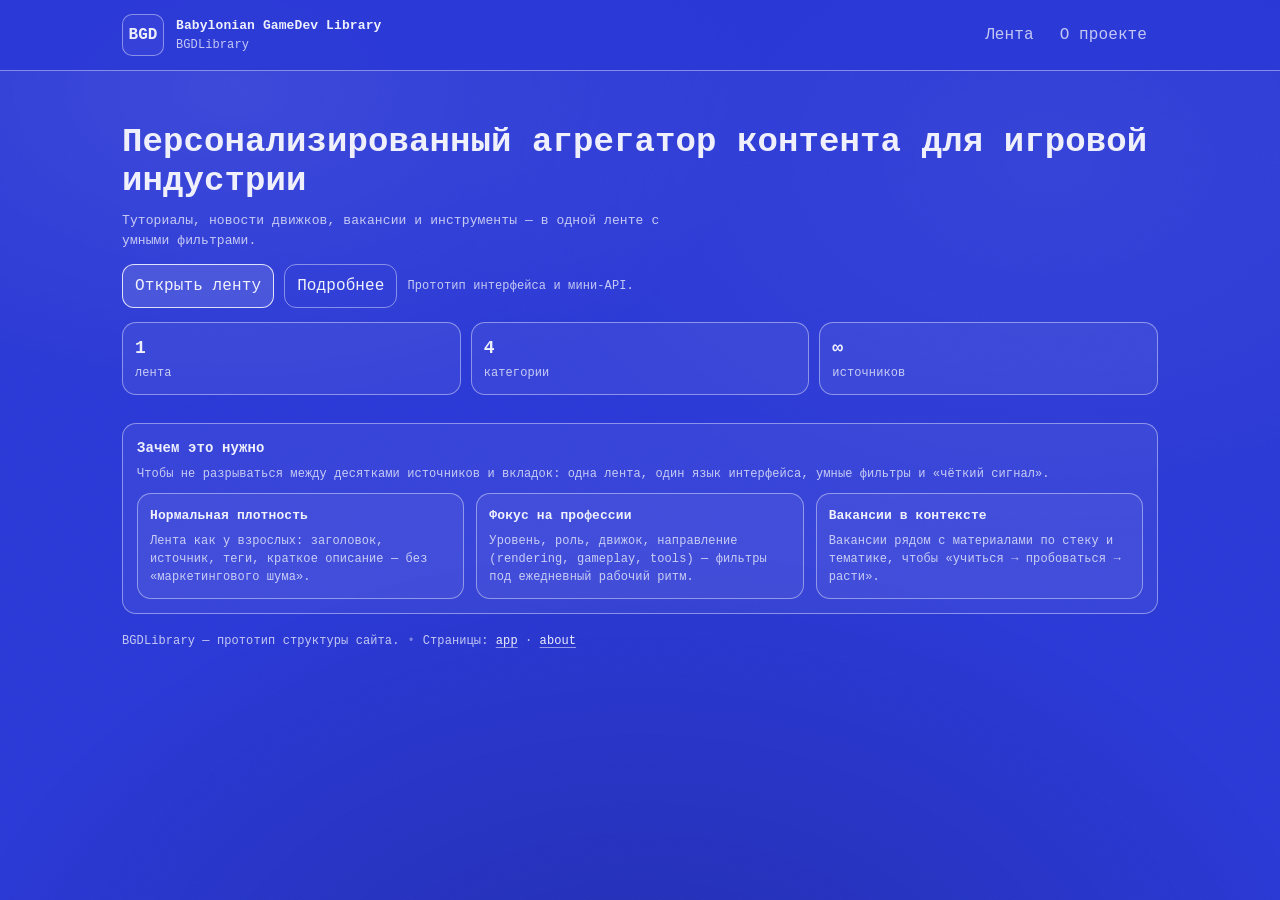
==== frontend/index.html @ 01a1355a "upd" ====
<!doctype html>
<html lang="ru">
  <head>
    <meta charset="UTF-8" />
    <meta name="viewport" content="width=device-width, initial-scale=1.0" />
    <meta
      name="description"
      content="Babylonian GameDev Library — персонализированный агрегатор контента для специалистов игровой индустрии."
    />
    <title>Babylonian GameDev Library — BGDLibrary</title>
    <link rel="stylesheet" href="./src/styles/main.css" />
  </head>
  <body class="theme-c64">
    <a class="skip" href="#content">Перейти к контенту</a>

    <header class="topbar">
      <div class="wrap topbar__inner">
        <div class="brand">
          <div class="brand__mark" aria-hidden="true">BGD</div>
          <div class="brand__text">
            <div class="brand__title">Babylonian GameDev Library</div>
            <div class="brand__subtitle muted">BGDLibrary</div>
          </div>
        </div>

        <nav class="nav" aria-label="Навигация">
          <a class="nav__link" href="./app.html">Лента</a>
          <a class="nav__link" href="./about.html">О проекте</a>
        </nav>
      </div>
    </header>

    <main id="content" class="wrap">
      <section class="hero">
        <h1 class="hero__title">
          Персонализированный агрегатор контента для игровой индустрии
        </h1>
        <p class="hero__lead muted">
          Туториалы, новости движков, вакансии и инструменты — в одной ленте с умными
          фильтрами.
        </p>

        <div class="hero__cta">
          <a class="btn btn--primary" href="./app.html">Открыть ленту</a>
          <a class="btn" href="./about.html">Подробнее</a>
          <span class="hero__hint muted">Прототип интерфейса и мини‑API.</span>
        </div>

        <div class="kpi">
          <div class="kpi__item">
            <div class="kpi__value">1</div>
            <div class="kpi__label muted">лента</div>
          </div>
          <div class="kpi__item">
            <div class="kpi__value">4</div>
            <div class="kpi__label muted">категории</div>
          </div>
          <div class="kpi__item">
            <div class="kpi__value">∞</div>
            <div class="kpi__label muted">источников</div>
          </div>
        </div>
      </section>

      <section class="panel">
        <div class="panel__head">
          <h2 class="panel__title">Зачем это нужно</h2>
          <p class="panel__desc muted">
            Чтобы не разрываться между десятками источников и вкладок: одна лента,
            один язык интерфейса, умные фильтры и «чёткий сигнал».
          </p>
        </div>

        <div class="grid">
          <div class="card">
            <div class="card__title">Нормальная плотность</div>
            <div class="card__text muted">
              Лента как у взрослых: заголовок, источник, теги, краткое описание —
              без «маркетингового шума».
            </div>
          </div>
          <div class="card">
            <div class="card__title">Фокус на профессии</div>
            <div class="card__text muted">
              Уровень, роль, движок, направление (rendering, gameplay, tools) —
              фильтры под ежедневный рабочий ритм.
            </div>
          </div>
          <div class="card">
            <div class="card__title">Вакансии в контексте</div>
            <div class="card__text muted">
              Вакансии рядом с материалами по стеку и тематике, чтобы «учиться →
              пробоваться → расти».
            </div>
          </div>
        </div>
      </section>

      <footer class="footer muted">
        <span>BGDLibrary — прототип структуры сайта.</span>
        <span class="dot" aria-hidden="true">•</span>
        <span>
          Страницы: <a class="link" href="./app.html">app</a> ·
          <a class="link" href="./about.html">about</a>
        </span>
      </footer>
    </main>
  </body>
</html>
---- frontend/src/styles/main.css ----
:root {
  --bg: #0a0b0f;
  --panel: rgba(255, 255, 255, 0.04);
  --panel-2: rgba(255, 255, 255, 0.06);
  --text: rgba(255, 255, 255, 0.92);
  --muted: rgba(255, 255, 255, 0.62);
  --border: rgba(255, 255, 255, 0.1);
  --shadow: 0 10px 40px rgba(0, 0, 0, 0.35);
  --ring: rgba(156, 163, 175, 0.38);
  --accent: #b5ff6b;
  --accent-2: #7ee787;

  --radius: 14px;
  --max: 1080px;
  --lh: 1.5;
  --mono: ui-monospace, SFMono-Regular, Menlo, Monaco, Consolas, "Liberation Mono",
    "Courier New", monospace;
}

/* Cyberspace-esque C64/CRT theme (blue background, thin borders, mono) */
body.theme-c64 {
  --bg: #2b39d6;
  --panel: rgba(255, 255, 255, 0.06);
  --panel-2: rgba(255, 255, 255, 0.08);
  --text: rgba(255, 255, 255, 0.92);
  --muted: rgba(255, 255, 255, 0.72);
  --border: rgba(255, 255, 255, 0.42);
  --shadow: none;
  --ring: rgba(255, 255, 255, 0.55);
  --accent: #ffffff;
  --accent-2: #d7dcff;
}

* {
  box-sizing: border-box;
}

html,
body {
  height: 100%;
}

body {
  margin: 0;
  font-family: ui-sans-serif, system-ui, -apple-system, Segoe UI, Roboto, Ubuntu,
    Cantarell, Noto Sans, Arial, "Apple Color Emoji", "Segoe UI Emoji";
  line-height: var(--lh);
  background: var(--bg);
  color: var(--text);
}

body.theme-c64 {
  font-family: var(--mono);
  letter-spacing: 0.1px;
}

/* subtle vignette + grain */
body::after {
  content: "";
  position: fixed;
  inset: 0;
  pointer-events: none;
  z-index: 0;
  background:
    radial-gradient(900px 560px at 18% 10%, rgba(255, 255, 255, 0.12), transparent 60%),
    radial-gradient(1000px 680px at 82% 18%, rgba(255, 255, 255, 0.08), transparent 60%),
    radial-gradient(1200px 900px at 50% 120%, rgba(0, 0, 0, 0.28), transparent 60%);
  opacity: 0.7;
}

body::before {
  content: "";
  position: fixed;
  inset: 0;
  pointer-events: none;
  z-index: 0;
  opacity: 0.16;
  mix-blend-mode: overlay;
  background-image: url("data:image/svg+xml,%3Csvg xmlns='http://www.w3.org/2000/svg' width='120' height='120'%3E%3Cfilter id='n'%3E%3CfeTurbulence type='fractalNoise' baseFrequency='.95' numOctaves='3' stitchTiles='stitch'/%3E%3C/filter%3E%3Crect width='120' height='120' filter='url(%23n)' opacity='.42'/%3E%3C/svg%3E");
  background-repeat: repeat;
  background-size: 180px 180px;
}

.topbar,
main,
.rail {
  position: relative;
  z-index: 1;
}

a {
  color: inherit;
  text-decoration: none;
}

button {
  font: inherit;
  color: inherit;
}

.wrap {
  max-width: var(--max);
  margin: 0 auto;
  padding: 22px;
}

.muted {
  color: var(--muted);
}

.skip {
  position: absolute;
  left: -999px;
  top: 10px;
  padding: 10px 12px;
  border-radius: 10px;
  background: var(--panel-2);
  border: 1px solid var(--border);
}

.skip:focus {
  left: 12px;
  outline: 2px solid var(--ring);
  outline-offset: 2px;
}

.topbar {
  position: sticky;
  top: 0;
  z-index: 20;
  background: color-mix(in oklab, var(--bg) 86%, transparent);
  border-bottom: 1px solid var(--border);
}

.topbar__inner {
  display: flex;
  align-items: center;
  justify-content: space-between;
  gap: 14px;
  padding-top: 14px;
  padding-bottom: 14px;
}

.brand {
  display: flex;
  align-items: center;
  gap: 12px;
  min-width: 240px;
}

.brand__mark {
  width: 42px;
  height: 42px;
  display: grid;
  place-items: center;
  border-radius: 10px;
  border: 1px solid var(--border);
  background: color-mix(in oklab, var(--panel) 70%, transparent);
  font-family: var(--mono);
  font-weight: 700;
}

.brand__title {
  font-weight: 700;
  font-size: 13px;
}

.brand__subtitle {
  font-family: var(--mono);
  font-size: 12px;
}

.nav {
  display: flex;
  align-items: center;
  gap: 4px;
}

.nav__link {
  padding: 8px 10px;
  border-radius: 10px;
  border: 1px solid transparent;
  color: var(--muted);
}

.nav__link:hover {
  border-color: var(--border);
  background: var(--panel);
  color: var(--text);
}

.hero {
  padding: 30px 0 10px;
}

.hero__title {
  margin: 0;
  font-size: clamp(22px, 2.8vw, 34px);
  line-height: 1.15;
}

.hero__lead {
  margin: 10px 0 0;
  max-width: 70ch;
  font-size: 13px;
}

.hero__cta {
  margin-top: 14px;
  display: flex;
  flex-wrap: wrap;
  align-items: center;
  gap: 10px;
}

.hero__hint {
  font-size: 12px;
}

.kpi {
  margin-top: 14px;
  display: grid;
  grid-template-columns: repeat(3, minmax(0, 1fr));
  gap: 10px;
}

.kpi__item {
  padding: 12px;
  border-radius: var(--radius);
  border: 1px solid var(--border);
  background: var(--panel);
}

.kpi__value {
  font-size: 18px;
  font-weight: 800;
}

.kpi__label {
  margin-top: 2px;
  font-size: 12px;
  font-family: var(--mono);
}

.panel {
  margin-top: 18px;
  border-radius: var(--radius);
  border: 1px solid var(--border);
  background: var(--panel);
  overflow: clip;
}

.panel__head {
  padding: 14px 14px 10px;
}

.panel__head--row {
  display: flex;
  align-items: flex-end;
  justify-content: space-between;
  gap: 12px;
}

.panel__title {
  margin: 0;
  font-size: 14px;
}

.panel__desc {
  margin: 6px 0 0;
  font-size: 12px;
}

.panel__meta {
  font-family: var(--mono);
  font-size: 12px;
}

.filters__group {
  padding: 12px;
  border-radius: var(--radius);
  border: 1px solid var(--border);
  background: color-mix(in oklab, var(--panel-2) 65%, transparent);
}

.filters__label {
  font-family: var(--mono);
  font-size: 12px;
  margin-bottom: 8px;
}

.chips {
  display: flex;
  flex-wrap: wrap;
  gap: 8px;
}

.chip {
  border: 1px solid var(--border);
  background: transparent;
  padding: 7px 10px;
  border-radius: 999px;
  font-size: 12px;
  cursor: pointer;
}

.chip:hover {
  background: var(--panel);
}

.chip.is-active {
  background: color-mix(in oklab, var(--accent) 14%, transparent);
  border-color: color-mix(in oklab, var(--accent) 60%, var(--border));
}

.filters__actions {
  display: flex;
  flex-wrap: wrap;
  gap: 8px;
}

.btn {
  border: 1px solid var(--border);
  background: transparent;
  padding: 9px 12px;
  border-radius: 12px;
  cursor: pointer;
}

.btn:hover {
  background: var(--panel);
}

.btn:focus-visible,
.chip:focus-visible,
.nav__link:focus-visible {
  outline: 2px solid var(--ring);
  outline-offset: 2px;
}

.btn--primary {
  border-color: color-mix(in oklab, var(--accent) 70%, var(--border));
  background: color-mix(in oklab, var(--accent) 12%, transparent);
}

.btn--ghost {
  background: color-mix(in oklab, var(--panel-2) 65%, transparent);
}

.feed {
  list-style: none;
  margin: 0;
  padding: 0;
  border-top: 1px solid var(--border);
}

.item {
  display: grid;
  grid-template-columns: 1fr auto;
  gap: 12px;
  padding: 12px 14px;
  border-bottom: 1px solid var(--border);
}

.item:hover {
  background: color-mix(in oklab, var(--panel-2) 70%, transparent);
}

.item__title {
  margin: 0;
  font-size: 13px;
}

.item__meta {
  display: flex;
  flex-wrap: wrap;
  gap: 8px;
  margin-top: 6px;
  font-family: var(--mono);
  font-size: 12px;
  color: var(--muted);
}

.pill {
  padding: 2px 8px;
  border-radius: 999px;
  border: 1px solid var(--border);
  background: transparent;
}

.pill--accent {
  border-color: color-mix(in oklab, var(--accent-2) 70%, var(--border));
  background: color-mix(in oklab, var(--accent-2) 12%, transparent);
}

.item__right {
  display: grid;
  justify-items: end;
  align-content: start;
  gap: 6px;
}

.time {
  font-family: var(--mono);
  font-size: 12px;
  color: var(--muted);
}

.link {
  font-size: 12px;
  font-family: var(--mono);
  color: rgba(255, 255, 255, 0.92);
  text-decoration: underline;
  text-underline-offset: 3px;
  text-decoration-color: rgba(255, 255, 255, 0.5);
}

.grid {
  padding: 0 14px 14px;
  display: grid;
  grid-template-columns: repeat(3, minmax(0, 1fr));
  gap: 12px;
}

@media (max-width: 900px) {
  .grid {
    grid-template-columns: 1fr;
  }
  .brand {
    min-width: unset;
  }
  .nav {
    display: none;
  }
  .item {
    grid-template-columns: 1fr;
  }
  .item__right {
    justify-items: start;
  }
}

.card {
  padding: 12px;
  border-radius: var(--radius);
  border: 1px solid var(--border);
  background: color-mix(in oklab, var(--panel-2) 65%, transparent);
}

.card__title {
  font-weight: 800;
  font-size: 13px;
}

.card__text {
  margin-top: 6px;
  font-size: 12px;
}

.footer {
  padding: 18px 0 34px;
  display: flex;
  flex-wrap: wrap;
  align-items: center;
  gap: 8px;
  font-size: 12px;
  font-family: var(--mono);
}

.dot {
  opacity: 0.55;
}
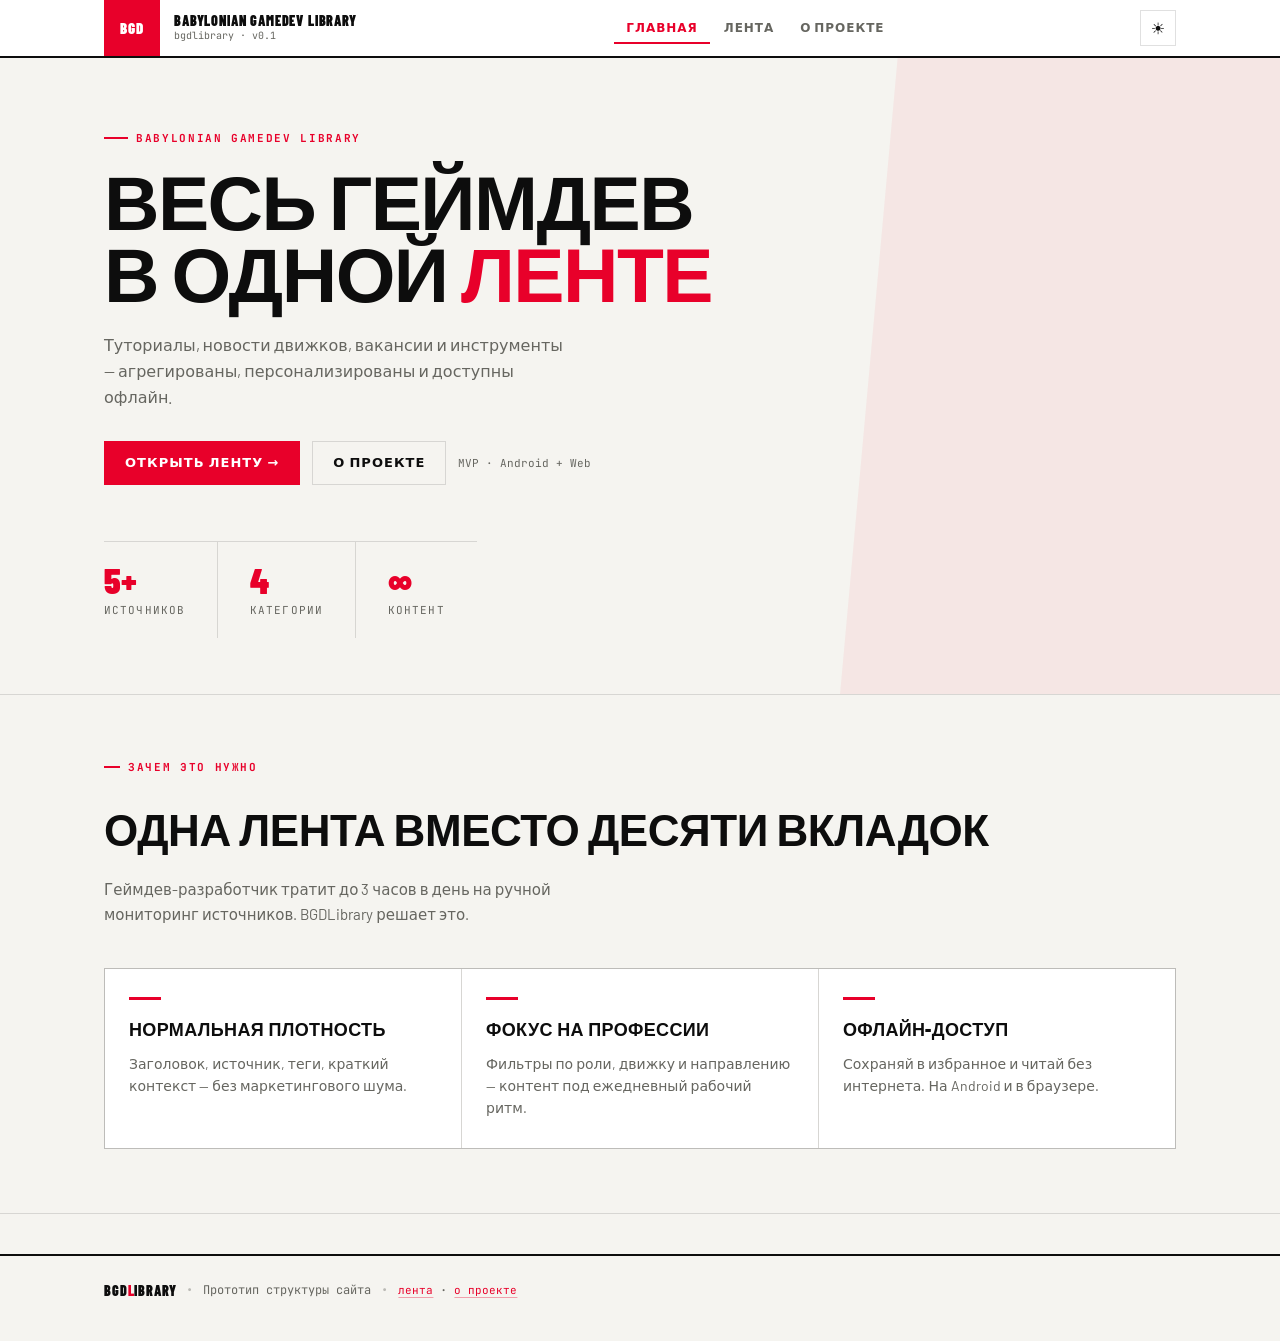
==== commit e34d89d1: "upd" ====
--- a/frontend/index.html
+++ b/frontend/index.html
@@ -1,109 +1,118 @@
 <!doctype html>
 <html lang="ru">
-  <head>
-    <meta charset="UTF-8" />
-    <meta name="viewport" content="width=device-width, initial-scale=1.0" />
-    <meta
-      name="description"
-      content="Babylonian GameDev Library — персонализированный агрегатор контента для специалистов игровой индустрии."
-    />
-    <title>Babylonian GameDev Library — BGDLibrary</title>
-    <link rel="stylesheet" href="./src/styles/main.css" />
-  </head>
-  <body class="theme-c64">
-    <a class="skip" href="#content">Перейти к контенту</a>
+<head>
+  <meta charset="UTF-8" />
+  <meta name="viewport" content="width=device-width, initial-scale=1.0" />
+  <meta name="description" content="Babylonian GameDev Library — персонализированный агрегатор контента для специалистов игровой индустрии." />
+  <title>Babylonian GameDev Library — BGDLibrary</title>
+  <link rel="stylesheet" href="./src/styles/main.css" />
+</head>
+<body>
+  <a class="skip" href="#content">Перейти к контенту</a>
 
-    <header class="topbar">
-      <div class="wrap topbar__inner">
-        <div class="brand">
-          <div class="brand__mark" aria-hidden="true">BGD</div>
-          <div class="brand__text">
-            <div class="brand__title">Babylonian GameDev Library</div>
-            <div class="brand__subtitle muted">BGDLibrary</div>
-          </div>
+  <header class="topbar">
+    <div class="wrap topbar__inner">
+      <a class="brand" href="./index.html">
+        <div class="brand__mark" aria-hidden="true">BGD</div>
+        <div class="brand__text">
+          <div class="brand__title">Babylonian GameDev Library</div>
+          <div class="brand__subtitle muted">bgdlibrary · v0.1</div>
         </div>
+      </a>
+      <nav class="nav" aria-label="Навигация">
+        <a class="nav__link is-active" href="./index.html">Главная</a>
+        <a class="nav__link" href="./app.html">Лента</a>
+        <a class="nav__link" href="./about.html">О проекте</a>
+      </nav>
+      <button class="theme-toggle" id="theme-btn" aria-label="Переключить тему" title="Тема">☀</button>
+    </div>
+  </header>
 
-        <nav class="nav" aria-label="Навигация">
-          <a class="nav__link" href="./app.html">Лента</a>
-          <a class="nav__link" href="./about.html">О проекте</a>
-        </nav>
-      </div>
-    </header>
-
-    <main id="content" class="wrap">
-      <section class="hero">
+  <main id="content">
+    <section class="hero">
+      <div class="wrap">
+        <div class="hero__eyebrow">Babylonian GameDev Library</div>
         <h1 class="hero__title">
-          Персонализированный агрегатор контента для игровой индустрии
+          Весь геймдев<br>
+          в одной <em>ленте</em>
         </h1>
-        <p class="hero__lead muted">
-          Туториалы, новости движков, вакансии и инструменты — в одной ленте с умными
-          фильтрами.
+        <p class="hero__lead">
+          Туториалы, новости движков, вакансии и инструменты — агрегированы, персонализированы и доступны офлайн.
         </p>
-
         <div class="hero__cta">
-          <a class="btn btn--primary" href="./app.html">Открыть ленту</a>
-          <a class="btn" href="./about.html">Подробнее</a>
-          <span class="hero__hint muted">Прототип интерфейса и мини‑API.</span>
+          <a class="btn btn--primary" href="./app.html">Открыть ленту →</a>
+          <a class="btn" href="./about.html">О проекте</a>
+          <span class="hero__hint">MVP · Android + Web</span>
         </div>
-
         <div class="kpi">
           <div class="kpi__item">
-            <div class="kpi__value">1</div>
-            <div class="kpi__label muted">лента</div>
+            <div class="kpi__value">5+</div>
+            <div class="kpi__label">источников</div>
           </div>
           <div class="kpi__item">
             <div class="kpi__value">4</div>
-            <div class="kpi__label muted">категории</div>
+            <div class="kpi__label">категории</div>
           </div>
           <div class="kpi__item">
             <div class="kpi__value">∞</div>
-            <div class="kpi__label muted">источников</div>
+            <div class="kpi__label">контент</div>
           </div>
         </div>
-      </section>
+      </div>
+    </section>
 
-      <section class="panel">
-        <div class="panel__head">
-          <h2 class="panel__title">Зачем это нужно</h2>
-          <p class="panel__desc muted">
-            Чтобы не разрываться между десятками источников и вкладок: одна лента,
-            один язык интерфейса, умные фильтры и «чёткий сигнал».
-          </p>
-        </div>
-
+    <section class="section">
+      <div class="wrap">
+        <div class="section__label">Зачем это нужно</div>
+        <h2 class="section__title">Одна лента вместо десяти вкладок</h2>
+        <p class="section__desc">
+          Геймдев-разработчик тратит до 3 часов в день на ручной мониторинг источников. BGDLibrary решает это.
+        </p>
         <div class="grid">
           <div class="card">
+            <div class="card__accent"></div>
             <div class="card__title">Нормальная плотность</div>
-            <div class="card__text muted">
-              Лента как у взрослых: заголовок, источник, теги, краткое описание —
-              без «маркетингового шума».
-            </div>
+            <div class="card__text">Заголовок, источник, теги, краткий контекст — без маркетингового шума.</div>
           </div>
           <div class="card">
+            <div class="card__accent"></div>
             <div class="card__title">Фокус на профессии</div>
-            <div class="card__text muted">
-              Уровень, роль, движок, направление (rendering, gameplay, tools) —
-              фильтры под ежедневный рабочий ритм.
-            </div>
+            <div class="card__text">Фильтры по роли, движку и направлению — контент под ежедневный рабочий ритм.</div>
           </div>
           <div class="card">
-            <div class="card__title">Вакансии в контексте</div>
-            <div class="card__text muted">
-              Вакансии рядом с материалами по стеку и тематике, чтобы «учиться →
-              пробоваться → расти».
-            </div>
+            <div class="card__accent"></div>
+            <div class="card__title">Офлайн-доступ</div>
+            <div class="card__text">Сохраняй в избранное и читай без интернета. На Android и в браузере.</div>
           </div>
         </div>
-      </section>
+      </div>
+    </section>
 
-      <footer class="footer muted">
-        <span>BGDLibrary — прототип структуры сайта.</span>
-        <span class="dot" aria-hidden="true">•</span>
+    <footer class="footer">
+      <div class="wrap" style="width:100%; display:flex; flex-wrap:wrap; align-items:center; gap:10px;">
+        <span class="footer__brand">BGD<span class="footer__accent">L</span>ibrary</span>
+        <span class="dot">•</span>
+        <span>Прототип структуры сайта</span>
+        <span class="dot">•</span>
         <span>
-          Страницы: <a class="link" href="./app.html">app</a> ·
-          <a class="link" href="./about.html">about</a>
+          <a class="link" href="./app.html">лента</a> ·
+          <a class="link" href="./about.html">о проекте</a>
         </span>
-      </footer>
-    </main>
-  </body>
-</html>
+      </div>
+    </footer>
+  </main>
+
+  <script>
+    const btn = document.getElementById('theme-btn');
+    const html = document.documentElement;
+    const stored = localStorage.getItem('bgd-theme');
+    if (stored) { html.dataset.theme = stored; btn.textContent = stored === 'dark' ? '☀' : '☾'; }
+    btn.addEventListener('click', () => {
+      const next = html.dataset.theme === 'dark' ? 'light' : 'dark';
+      html.dataset.theme = next;
+      localStorage.setItem('bgd-theme', next);
+      btn.textContent = next === 'dark' ? '☀' : '☾';
+    });
+  </script>
+</body>
+</html>
--- a/frontend/src/styles/main.css
+++ b/frontend/src/styles/main.css
@@ -1,473 +1,409 @@
-:root {
-  --bg: #0a0b0f;
-  --panel: rgba(255, 255, 255, 0.04);
-  --panel-2: rgba(255, 255, 255, 0.06);
-  --text: rgba(255, 255, 255, 0.92);
-  --muted: rgba(255, 255, 255, 0.62);
-  --border: rgba(255, 255, 255, 0.1);
-  --shadow: 0 10px 40px rgba(0, 0, 0, 0.35);
-  --ring: rgba(156, 163, 175, 0.38);
-  --accent: #b5ff6b;
-  --accent-2: #7ee787;
+/* ============================================================
+   BGDLibrary — Mirror's Edge Catalyst theme
+   Light: white + red accent (#E8002A)
+   Dark:  near-black + red accent
+   ============================================================ */
 
-  --radius: 14px;
-  --max: 1080px;
-  --lh: 1.5;
-  --mono: ui-monospace, SFMono-Regular, Menlo, Monaco, Consolas, "Liberation Mono",
-    "Courier New", monospace;
-}
+   @import url('https://fonts.googleapis.com/css2?family=Barlow:ital,wght@0,400;0,700;0,900;1,900&family=Barlow+Condensed:wght@700;900&family=JetBrains+Mono:wght@400;700&display=swap');
 
-/* Cyberspace-esque C64/CRT theme (blue background, thin borders, mono) */
-body.theme-c64 {
-  --bg: #2b39d6;
-  --panel: rgba(255, 255, 255, 0.06);
-  --panel-2: rgba(255, 255, 255, 0.08);
-  --text: rgba(255, 255, 255, 0.92);
-  --muted: rgba(255, 255, 255, 0.72);
-  --border: rgba(255, 255, 255, 0.42);
-  --shadow: none;
-  --ring: rgba(255, 255, 255, 0.55);
-  --accent: #ffffff;
-  --accent-2: #d7dcff;
-}
-
-* {
-  box-sizing: border-box;
-}
-
-html,
-body {
-  height: 100%;
-}
-
-body {
-  margin: 0;
-  font-family: ui-sans-serif, system-ui, -apple-system, Segoe UI, Roboto, Ubuntu,
-    Cantarell, Noto Sans, Arial, "Apple Color Emoji", "Segoe UI Emoji";
-  line-height: var(--lh);
-  background: var(--bg);
-  color: var(--text);
-}
-
-body.theme-c64 {
-  font-family: var(--mono);
-  letter-spacing: 0.1px;
-}
-
-/* subtle vignette + grain */
-body::after {
-  content: "";
-  position: fixed;
-  inset: 0;
-  pointer-events: none;
-  z-index: 0;
-  background:
-    radial-gradient(900px 560px at 18% 10%, rgba(255, 255, 255, 0.12), transparent 60%),
-    radial-gradient(1000px 680px at 82% 18%, rgba(255, 255, 255, 0.08), transparent 60%),
-    radial-gradient(1200px 900px at 50% 120%, rgba(0, 0, 0, 0.28), transparent 60%);
-  opacity: 0.7;
-}
-
-body::before {
-  content: "";
-  position: fixed;
-  inset: 0;
-  pointer-events: none;
-  z-index: 0;
-  opacity: 0.16;
-  mix-blend-mode: overlay;
-  background-image: url("data:image/svg+xml,%3Csvg xmlns='http://www.w3.org/2000/svg' width='120' height='120'%3E%3Cfilter id='n'%3E%3CfeTurbulence type='fractalNoise' baseFrequency='.95' numOctaves='3' stitchTiles='stitch'/%3E%3C/filter%3E%3Crect width='120' height='120' filter='url(%23n)' opacity='.42'/%3E%3C/svg%3E");
-  background-repeat: repeat;
-  background-size: 180px 180px;
-}
-
-.topbar,
-main,
-.rail {
-  position: relative;
-  z-index: 1;
-}
-
-a {
-  color: inherit;
-  text-decoration: none;
-}
-
-button {
-  font: inherit;
-  color: inherit;
-}
-
-.wrap {
-  max-width: var(--max);
-  margin: 0 auto;
-  padding: 22px;
-}
-
-.muted {
-  color: var(--muted);
-}
-
-.skip {
-  position: absolute;
-  left: -999px;
-  top: 10px;
-  padding: 10px 12px;
-  border-radius: 10px;
-  background: var(--panel-2);
-  border: 1px solid var(--border);
-}
-
-.skip:focus {
-  left: 12px;
-  outline: 2px solid var(--ring);
-  outline-offset: 2px;
-}
-
-.topbar {
-  position: sticky;
-  top: 0;
-  z-index: 20;
-  background: color-mix(in oklab, var(--bg) 86%, transparent);
-  border-bottom: 1px solid var(--border);
-}
-
-.topbar__inner {
-  display: flex;
-  align-items: center;
-  justify-content: space-between;
-  gap: 14px;
-  padding-top: 14px;
-  padding-bottom: 14px;
-}
-
-.brand {
-  display: flex;
-  align-items: center;
-  gap: 12px;
-  min-width: 240px;
-}
-
-.brand__mark {
-  width: 42px;
-  height: 42px;
-  display: grid;
-  place-items: center;
-  border-radius: 10px;
-  border: 1px solid var(--border);
-  background: color-mix(in oklab, var(--panel) 70%, transparent);
-  font-family: var(--mono);
-  font-weight: 700;
-}
-
-.brand__title {
-  font-weight: 700;
-  font-size: 13px;
-}
-
-.brand__subtitle {
-  font-family: var(--mono);
-  font-size: 12px;
-}
-
-.nav {
-  display: flex;
-  align-items: center;
-  gap: 4px;
-}
-
-.nav__link {
-  padding: 8px 10px;
-  border-radius: 10px;
-  border: 1px solid transparent;
-  color: var(--muted);
-}
-
-.nav__link:hover {
-  border-color: var(--border);
-  background: var(--panel);
-  color: var(--text);
-}
-
-.hero {
-  padding: 30px 0 10px;
-}
-
-.hero__title {
-  margin: 0;
-  font-size: clamp(22px, 2.8vw, 34px);
-  line-height: 1.15;
-}
-
-.hero__lead {
-  margin: 10px 0 0;
-  max-width: 70ch;
-  font-size: 13px;
-}
-
-.hero__cta {
-  margin-top: 14px;
-  display: flex;
-  flex-wrap: wrap;
-  align-items: center;
-  gap: 10px;
-}
-
-.hero__hint {
-  font-size: 12px;
-}
-
-.kpi {
-  margin-top: 14px;
-  display: grid;
-  grid-template-columns: repeat(3, minmax(0, 1fr));
-  gap: 10px;
-}
-
-.kpi__item {
-  padding: 12px;
-  border-radius: var(--radius);
-  border: 1px solid var(--border);
-  background: var(--panel);
-}
-
-.kpi__value {
-  font-size: 18px;
-  font-weight: 800;
-}
-
-.kpi__label {
-  margin-top: 2px;
-  font-size: 12px;
-  font-family: var(--mono);
-}
-
-.panel {
-  margin-top: 18px;
-  border-radius: var(--radius);
-  border: 1px solid var(--border);
-  background: var(--panel);
-  overflow: clip;
-}
-
-.panel__head {
-  padding: 14px 14px 10px;
-}
-
-.panel__head--row {
-  display: flex;
-  align-items: flex-end;
-  justify-content: space-between;
-  gap: 12px;
-}
-
-.panel__title {
-  margin: 0;
-  font-size: 14px;
-}
-
-.panel__desc {
-  margin: 6px 0 0;
-  font-size: 12px;
-}
-
-.panel__meta {
-  font-family: var(--mono);
-  font-size: 12px;
-}
-
-.filters__group {
-  padding: 12px;
-  border-radius: var(--radius);
-  border: 1px solid var(--border);
-  background: color-mix(in oklab, var(--panel-2) 65%, transparent);
-}
-
-.filters__label {
-  font-family: var(--mono);
-  font-size: 12px;
-  margin-bottom: 8px;
-}
-
-.chips {
-  display: flex;
-  flex-wrap: wrap;
-  gap: 8px;
-}
-
-.chip {
-  border: 1px solid var(--border);
-  background: transparent;
-  padding: 7px 10px;
-  border-radius: 999px;
-  font-size: 12px;
-  cursor: pointer;
-}
-
-.chip:hover {
-  background: var(--panel);
-}
-
-.chip.is-active {
-  background: color-mix(in oklab, var(--accent) 14%, transparent);
-  border-color: color-mix(in oklab, var(--accent) 60%, var(--border));
-}
-
-.filters__actions {
-  display: flex;
-  flex-wrap: wrap;
-  gap: 8px;
-}
-
-.btn {
-  border: 1px solid var(--border);
-  background: transparent;
-  padding: 9px 12px;
-  border-radius: 12px;
-  cursor: pointer;
-}
-
-.btn:hover {
-  background: var(--panel);
-}
-
-.btn:focus-visible,
-.chip:focus-visible,
-.nav__link:focus-visible {
-  outline: 2px solid var(--ring);
-  outline-offset: 2px;
-}
-
-.btn--primary {
-  border-color: color-mix(in oklab, var(--accent) 70%, var(--border));
-  background: color-mix(in oklab, var(--accent) 12%, transparent);
-}
-
-.btn--ghost {
-  background: color-mix(in oklab, var(--panel-2) 65%, transparent);
-}
-
-.feed {
-  list-style: none;
-  margin: 0;
-  padding: 0;
-  border-top: 1px solid var(--border);
-}
-
-.item {
-  display: grid;
-  grid-template-columns: 1fr auto;
-  gap: 12px;
-  padding: 12px 14px;
-  border-bottom: 1px solid var(--border);
-}
-
-.item:hover {
-  background: color-mix(in oklab, var(--panel-2) 70%, transparent);
-}
-
-.item__title {
-  margin: 0;
-  font-size: 13px;
-}
-
-.item__meta {
-  display: flex;
-  flex-wrap: wrap;
-  gap: 8px;
-  margin-top: 6px;
-  font-family: var(--mono);
-  font-size: 12px;
-  color: var(--muted);
-}
-
-.pill {
-  padding: 2px 8px;
-  border-radius: 999px;
-  border: 1px solid var(--border);
-  background: transparent;
-}
-
-.pill--accent {
-  border-color: color-mix(in oklab, var(--accent-2) 70%, var(--border));
-  background: color-mix(in oklab, var(--accent-2) 12%, transparent);
-}
-
-.item__right {
-  display: grid;
-  justify-items: end;
-  align-content: start;
-  gap: 6px;
-}
-
-.time {
-  font-family: var(--mono);
-  font-size: 12px;
-  color: var(--muted);
-}
-
-.link {
-  font-size: 12px;
-  font-family: var(--mono);
-  color: rgba(255, 255, 255, 0.92);
-  text-decoration: underline;
-  text-underline-offset: 3px;
-  text-decoration-color: rgba(255, 255, 255, 0.5);
-}
-
-.grid {
-  padding: 0 14px 14px;
-  display: grid;
-  grid-template-columns: repeat(3, minmax(0, 1fr));
-  gap: 12px;
-}
-
-@media (max-width: 900px) {
-  .grid {
-    grid-template-columns: 1fr;
-  }
-  .brand {
-    min-width: unset;
-  }
-  .nav {
-    display: none;
-  }
-  .item {
-    grid-template-columns: 1fr;
-  }
-  .item__right {
-    justify-items: start;
-  }
-}
-
-.card {
-  padding: 12px;
-  border-radius: var(--radius);
-  border: 1px solid var(--border);
-  background: color-mix(in oklab, var(--panel-2) 65%, transparent);
-}
-
-.card__title {
-  font-weight: 800;
-  font-size: 13px;
-}
-
-.card__text {
-  margin-top: 6px;
-  font-size: 12px;
-}
-
-.footer {
-  padding: 18px 0 34px;
-  display: flex;
-  flex-wrap: wrap;
-  align-items: center;
-  gap: 8px;
-  font-size: 12px;
-  font-family: var(--mono);
-}
-
-.dot {
-  opacity: 0.55;
-}
-
+   /* ── Tokens (Light) ── */
+   :root {
+     --bg:        #f5f4f0;
+     --surface:   #ffffff;
+     --surface-2: #efefed;
+     --text:      #0d0d0d;
+     --muted:     #666660;
+     --border:    rgba(0,0,0,0.12);
+     --shadow:    0 2px 16px rgba(0,0,0,0.08);
+     --ring:      rgba(232,0,42,0.5);
+   
+     --accent:    #E8002A;
+     --accent-dim: rgba(232,0,42,0.1);
+     --accent-border: rgba(232,0,42,0.35);
+   
+     --radius:    0px;
+     --radius-sm: 0px;
+     --max:       1120px;
+     --lh:        1.5;
+   
+     --sans: 'Barlow', system-ui, sans-serif;
+     --cond: 'Barlow Condensed', 'Barlow', sans-serif;
+     --mono: 'JetBrains Mono', ui-monospace, monospace;
+   }
+   
+   /* ── Tokens (Dark) ── */
+   @media (prefers-color-scheme: dark) {
+     :root {
+       --bg:        #0e0e0e;
+       --surface:   #161616;
+       --surface-2: #1e1e1e;
+       --text:      #f0efeb;
+       --muted:     #888882;
+       --border:    rgba(255,255,255,0.1);
+       --shadow:    0 2px 16px rgba(0,0,0,0.4);
+       --ring:      rgba(232,0,42,0.6);
+       --accent-dim: rgba(232,0,42,0.15);
+       --accent-border: rgba(232,0,42,0.4);
+     }
+   }
+   
+   /* ── Manual dark override ── */
+   [data-theme="dark"] {
+     --bg:        #0e0e0e;
+     --surface:   #161616;
+     --surface-2: #1e1e1e;
+     --text:      #f0efeb;
+     --muted:     #888882;
+     --border:    rgba(255,255,255,0.1);
+     --shadow:    0 2px 16px rgba(0,0,0,0.4);
+     --ring:      rgba(232,0,42,0.6);
+     --accent-dim: rgba(232,0,42,0.15);
+     --accent-border: rgba(232,0,42,0.4);
+   }
+   
+   [data-theme="light"] {
+     --bg:        #f5f4f0;
+     --surface:   #ffffff;
+     --surface-2: #efefed;
+     --text:      #0d0d0d;
+     --muted:     #666660;
+     --border:    rgba(0,0,0,0.12);
+     --shadow:    0 2px 16px rgba(0,0,0,0.08);
+     --ring:      rgba(232,0,42,0.5);
+     --accent-dim: rgba(232,0,42,0.1);
+     --accent-border: rgba(232,0,42,0.35);
+   }
+   
+   /* ── Reset ── */
+   *, *::before, *::after { box-sizing: border-box; }
+   html, body { height: 100%; }
+   body {
+     margin: 0;
+     font-family: var(--sans);
+     font-size: 15px;
+     line-height: var(--lh);
+     background: var(--bg);
+     color: var(--text);
+     transition: background .2s, color .2s;
+   }
+   a { color: inherit; text-decoration: none; }
+   button { font: inherit; color: inherit; cursor: pointer; }
+   h1,h2,h3,h4 { margin: 0; font-family: var(--cond); font-weight: 900; text-transform: uppercase; letter-spacing: -0.01em; }
+   
+   /* ── Skip link ── */
+   .skip {
+     position: absolute; left: -999px; top: 10px;
+     padding: 8px 12px; background: var(--accent); color: #fff;
+     font-size: 13px; font-weight: 700;
+   }
+   .skip:focus { left: 12px; outline: 2px solid var(--ring); outline-offset: 2px; }
+   
+   /* ── Layout ── */
+   .wrap {
+     max-width: var(--max);
+     margin: 0 auto;
+     padding: 0 24px;
+   }
+   .muted { color: var(--muted); }
+   
+   /* ── Topbar ── */
+   .topbar {
+     position: sticky; top: 0; z-index: 20;
+     background: var(--surface);
+     border-bottom: 2px solid var(--text);
+   }
+   .topbar__inner {
+     display: flex; align-items: center;
+     justify-content: space-between; gap: 16px;
+     height: 56px;
+   }
+   
+   /* Brand */
+   .brand { display: flex; align-items: center; gap: 0; }
+   .brand__mark {
+     display: flex; align-items: center; justify-content: center;
+     width: 56px; height: 56px;
+     background: var(--accent);
+     font-family: var(--cond); font-weight: 900; font-size: 15px;
+     letter-spacing: 0.05em; color: #fff;
+     flex-shrink: 0;
+   }
+   .brand__text { padding: 0 14px; }
+   .brand__title {
+     font-family: var(--cond); font-weight: 900; font-size: 14px;
+     letter-spacing: 0.06em; text-transform: uppercase; line-height: 1.1;
+   }
+   .brand__subtitle {
+     font-family: var(--mono); font-size: 10px; color: var(--muted);
+     text-transform: none; font-weight: 400;
+   }
+   
+   /* Nav */
+   .nav { display: flex; align-items: center; gap: 2px; }
+   .nav__link {
+     padding: 6px 12px; font-size: 12px; font-weight: 700;
+     text-transform: uppercase; letter-spacing: 0.08em;
+     color: var(--muted); border-bottom: 2px solid transparent;
+     transition: color .15s, border-color .15s;
+   }
+   .nav__link:hover { color: var(--text); }
+   .nav__link.is-active { color: var(--accent); border-bottom-color: var(--accent); }
+   
+   /* Theme toggle */
+   .theme-toggle {
+     width: 36px; height: 36px;
+     display: grid; place-items: center;
+     border: 1.5px solid var(--border);
+     background: transparent; font-size: 16px;
+     transition: background .15s;
+   }
+   .theme-toggle:hover { background: var(--surface-2); }
+   
+   /* ── Hero ── */
+   .hero {
+     padding: 72px 0 56px;
+     border-bottom: 1px solid var(--border);
+     position: relative; overflow: hidden;
+   }
+   .hero::before {
+     content: '';
+     position: absolute; top: 0; right: -40px;
+     width: 480px; height: 100%;
+     background: var(--accent);
+     clip-path: polygon(12% 0, 100% 0, 100% 100%, 0% 100%);
+     opacity: .06;
+     pointer-events: none;
+   }
+   .hero__eyebrow {
+     font-family: var(--mono); font-size: 11px; font-weight: 700;
+     text-transform: uppercase; letter-spacing: 0.15em;
+     color: var(--accent); margin-bottom: 16px;
+     display: flex; align-items: center; gap: 8px;
+   }
+   .hero__eyebrow::before {
+     content: '';
+     display: inline-block; width: 24px; height: 2px; background: var(--accent);
+   }
+   .hero__title {
+     font-family: var(--cond); font-size: clamp(42px, 6vw, 80px);
+     font-weight: 900; line-height: 0.95; text-transform: uppercase;
+     letter-spacing: -0.02em; margin-bottom: 24px;
+   }
+   .hero__title em { font-style: normal; color: var(--accent); }
+   .hero__lead {
+     font-size: 16px; line-height: 1.6; color: var(--muted);
+     max-width: 52ch; margin-bottom: 32px; font-weight: 400;
+     font-family: var(--sans);
+   }
+   .hero__cta {
+     display: flex; flex-wrap: wrap; align-items: center; gap: 12px;
+   }
+   .hero__hint { font-family: var(--mono); font-size: 11px; color: var(--muted); }
+   
+   /* KPI strip */
+   .kpi {
+     display: grid; grid-template-columns: repeat(3, auto);
+     gap: 0; margin-top: 56px;
+     border-top: 1px solid var(--border);
+     width: fit-content;
+   }
+   .kpi__item {
+     padding: 20px 32px 20px 0;
+     border-right: 1px solid var(--border);
+     margin-right: 32px;
+   }
+   .kpi__item:last-child { border-right: none; margin-right: 0; }
+   .kpi__value {
+     font-family: var(--cond); font-size: 36px; font-weight: 900;
+     line-height: 1; color: var(--accent);
+   }
+   .kpi__label {
+     font-family: var(--mono); font-size: 11px; color: var(--muted);
+     text-transform: uppercase; letter-spacing: 0.1em; margin-top: 4px;
+   }
+   
+   /* ── Buttons ── */
+   .btn {
+     display: inline-flex; align-items: center; gap: 8px;
+     padding: 11px 20px; font-size: 13px; font-weight: 700;
+     text-transform: uppercase; letter-spacing: 0.08em;
+     border: 1.5px solid var(--border); background: transparent;
+     transition: background .15s, border-color .15s, color .15s;
+   }
+   .btn:hover { background: var(--surface-2); border-color: var(--text); }
+   .btn--primary {
+     background: var(--accent); border-color: var(--accent); color: #fff;
+   }
+   .btn--primary:hover { background: #c8001f; border-color: #c8001f; }
+   .btn--ghost {
+     border-color: var(--border); background: var(--surface-2);
+   }
+   .btn--ghost:hover { border-color: var(--muted); }
+   .btn:focus-visible { outline: 2px solid var(--ring); outline-offset: 2px; }
+   
+   /* ── Sections ── */
+   .section {
+     padding: 64px 0;
+     border-bottom: 1px solid var(--border);
+   }
+   .section__label {
+     font-family: var(--mono); font-size: 11px; font-weight: 700;
+     text-transform: uppercase; letter-spacing: 0.15em; color: var(--accent);
+     display: flex; align-items: center; gap: 8px; margin-bottom: 20px;
+   }
+   .section__label::before {
+     content: ''; display: inline-block; width: 16px; height: 2px; background: var(--accent);
+   }
+   .section__title {
+     font-family: var(--cond); font-size: clamp(28px, 3.5vw, 44px);
+     font-weight: 900; text-transform: uppercase; letter-spacing: -0.01em;
+     margin-bottom: 8px;
+   }
+   .section__desc {
+     font-size: 15px; color: var(--muted); max-width: 56ch; line-height: 1.7;
+   }
+   
+   /* ── Grid ── */
+   .grid {
+     display: grid;
+     grid-template-columns: repeat(3, minmax(0,1fr));
+     gap: 1px;
+     background: var(--border);
+     border: 1px solid var(--border);
+     margin-top: 40px;
+   }
+   
+   /* ── Cards ── */
+   .card {
+     background: var(--surface);
+     padding: 28px 24px;
+     position: relative;
+     transition: background .15s;
+   }
+   .card:hover { background: var(--surface-2); }
+   .card__accent {
+     width: 32px; height: 3px; background: var(--accent); margin-bottom: 16px;
+   }
+   .card__title {
+     font-family: var(--cond); font-size: 18px; font-weight: 900;
+     text-transform: uppercase; letter-spacing: 0.02em; margin-bottom: 10px;
+   }
+   .card__text { font-size: 14px; color: var(--muted); line-height: 1.6; }
+   
+   /* ── Panel (app feed) ── */
+   .panel {
+     border: 1px solid var(--border);
+     background: var(--surface);
+     margin-top: 20px;
+   }
+   .panel__head { padding: 16px 20px 12px; border-bottom: 1px solid var(--border); }
+   .panel__head--row {
+     display: flex; align-items: flex-end;
+     justify-content: space-between; gap: 12px;
+   }
+   .panel__title {
+     font-family: var(--cond); font-size: 16px; font-weight: 900;
+     text-transform: uppercase; letter-spacing: 0.04em; margin: 0;
+   }
+   .panel__desc { margin: 4px 0 0; font-size: 12px; color: var(--muted); font-family: var(--mono); }
+   .panel__meta { font-family: var(--mono); font-size: 12px; color: var(--muted); }
+   
+   /* ── Feed ── */
+   .feed { list-style: none; margin: 0; padding: 0; }
+   .item {
+     display: grid; grid-template-columns: 1fr auto;
+     gap: 12px; padding: 14px 20px;
+     border-bottom: 1px solid var(--border);
+     transition: background .12s;
+   }
+   .item:hover { background: var(--surface-2); }
+   .item__title { margin: 0; font-size: 14px; font-weight: 700; font-family: var(--sans); }
+   .item__meta {
+     display: flex; flex-wrap: wrap; gap: 6px; margin-top: 6px;
+     font-family: var(--mono); font-size: 11px; color: var(--muted);
+   }
+   .item__right {
+     display: grid; justify-items: end; align-content: start; gap: 6px;
+   }
+   
+   /* Pills */
+   .pill {
+     padding: 2px 8px; border: 1px solid var(--border);
+     font-size: 11px; font-family: var(--mono);
+     background: transparent;
+   }
+   .pill--accent {
+     border-color: var(--accent-border);
+     background: var(--accent-dim);
+     color: var(--accent);
+   }
+   
+   /* Time / Link */
+   .time { font-family: var(--mono); font-size: 11px; color: var(--muted); }
+   .link {
+     font-family: var(--mono); font-size: 11px; color: var(--accent);
+     text-decoration: underline; text-underline-offset: 3px;
+     text-decoration-color: var(--accent-border);
+   }
+   .link:hover { text-decoration-color: var(--accent); }
+   
+   /* ── Filters ── */
+   .filters__group {
+     padding: 14px; border: 1px solid var(--border);
+     background: var(--surface-2);
+   }
+   .filters__label {
+     font-family: var(--mono); font-size: 11px; text-transform: uppercase;
+     letter-spacing: 0.1em; color: var(--muted); margin-bottom: 10px; font-weight: 700;
+   }
+   .chips { display: flex; flex-wrap: wrap; gap: 6px; }
+   .chip {
+     border: 1.5px solid var(--border); background: transparent;
+     padding: 5px 10px; font-size: 12px; font-family: var(--mono);
+     text-transform: lowercase; transition: all .12s;
+   }
+   .chip:hover { border-color: var(--text); background: var(--surface); }
+   .chip.is-active {
+     background: var(--accent-dim);
+     border-color: var(--accent-border);
+     color: var(--accent);
+   }
+   .filters__actions { display: flex; flex-wrap: wrap; gap: 8px; }
+   
+   /* ── Boot log ── */
+   .boot__title {
+     font-family: var(--cond); font-weight: 900; font-size: 13px;
+     text-transform: uppercase; letter-spacing: 0.1em;
+   }
+   .boot__meta { font-family: var(--mono); font-size: 11px; color: var(--muted); }
+   .boot__log {
+     margin: 0; padding: 12px 20px 14px;
+     border-top: 1px solid var(--border);
+     font-family: var(--mono); font-size: 11px; line-height: 1.6;
+     white-space: pre-wrap; color: var(--muted);
+   }
+   
+   /* ── Footer ── */
+   .footer {
+     padding: 24px 0 40px;
+     display: flex; flex-wrap: wrap; align-items: center; gap: 10px;
+     font-family: var(--mono); font-size: 12px; color: var(--muted);
+     border-top: 2px solid var(--text); margin-top: 40px;
+   }
+   .footer__brand {
+     font-family: var(--cond); font-weight: 900; font-size: 14px;
+     text-transform: uppercase; color: var(--text); letter-spacing: 0.06em;
+   }
+   .footer__accent { color: var(--accent); }
+   .dot { opacity: .4; }
+   
+   /* ── Misc ── */
+   @media (max-width: 900px) {
+     .grid { grid-template-columns: 1fr; }
+     .brand { min-width: unset; }
+     .nav { display: none; }
+     .item { grid-template-columns: 1fr; }
+     .item__right { justify-items: start; }
+     .kpi { grid-template-columns: repeat(3,1fr); gap: 0; width: 100%; }
+     .kpi__item { padding: 16px 12px; margin-right: 0; }
+   }
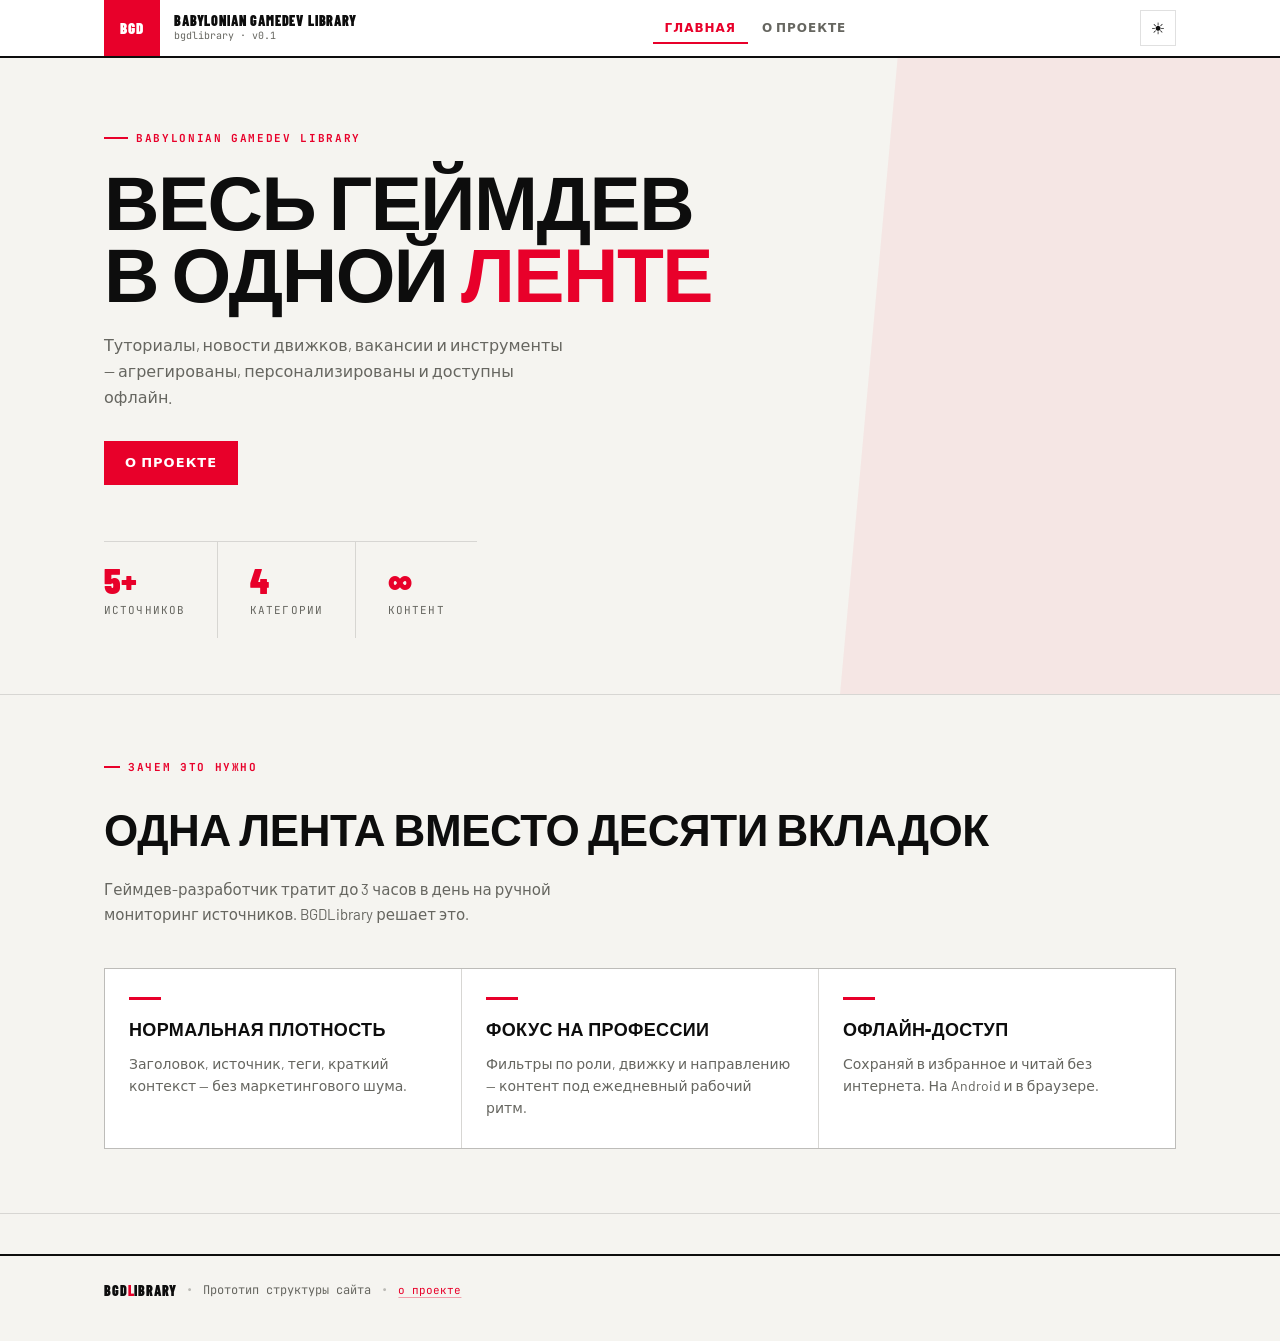
==== commit 4ffc67c5: "refactor: упростить сайт до чистого лендинга, архивировать app и backend Co-Authored-By: Claude Sonn" ====
--- a/frontend/index.html
+++ b/frontend/index.html
@@ -21,7 +21,6 @@
       </a>
       <nav class="nav" aria-label="Навигация">
         <a class="nav__link is-active" href="./index.html">Главная</a>
-        <a class="nav__link" href="./app.html">Лента</a>
         <a class="nav__link" href="./about.html">О проекте</a>
       </nav>
       <button class="theme-toggle" id="theme-btn" aria-label="Переключить тему" title="Тема">☀</button>
@@ -40,9 +39,7 @@
           Туториалы, новости движков, вакансии и инструменты — агрегированы, персонализированы и доступны офлайн.
         </p>
         <div class="hero__cta">
-          <a class="btn btn--primary" href="./app.html">Открыть ленту →</a>
-          <a class="btn" href="./about.html">О проекте</a>
-          <span class="hero__hint">MVP · Android + Web</span>
+          <a class="btn btn--primary" href="./about.html">О проекте</a>
         </div>
         <div class="kpi">
           <div class="kpi__item">
@@ -95,7 +92,6 @@
         <span>Прототип структуры сайта</span>
         <span class="dot">•</span>
         <span>
-          <a class="link" href="./app.html">лента</a> ·
           <a class="link" href="./about.html">о проекте</a>
         </span>
       </div>
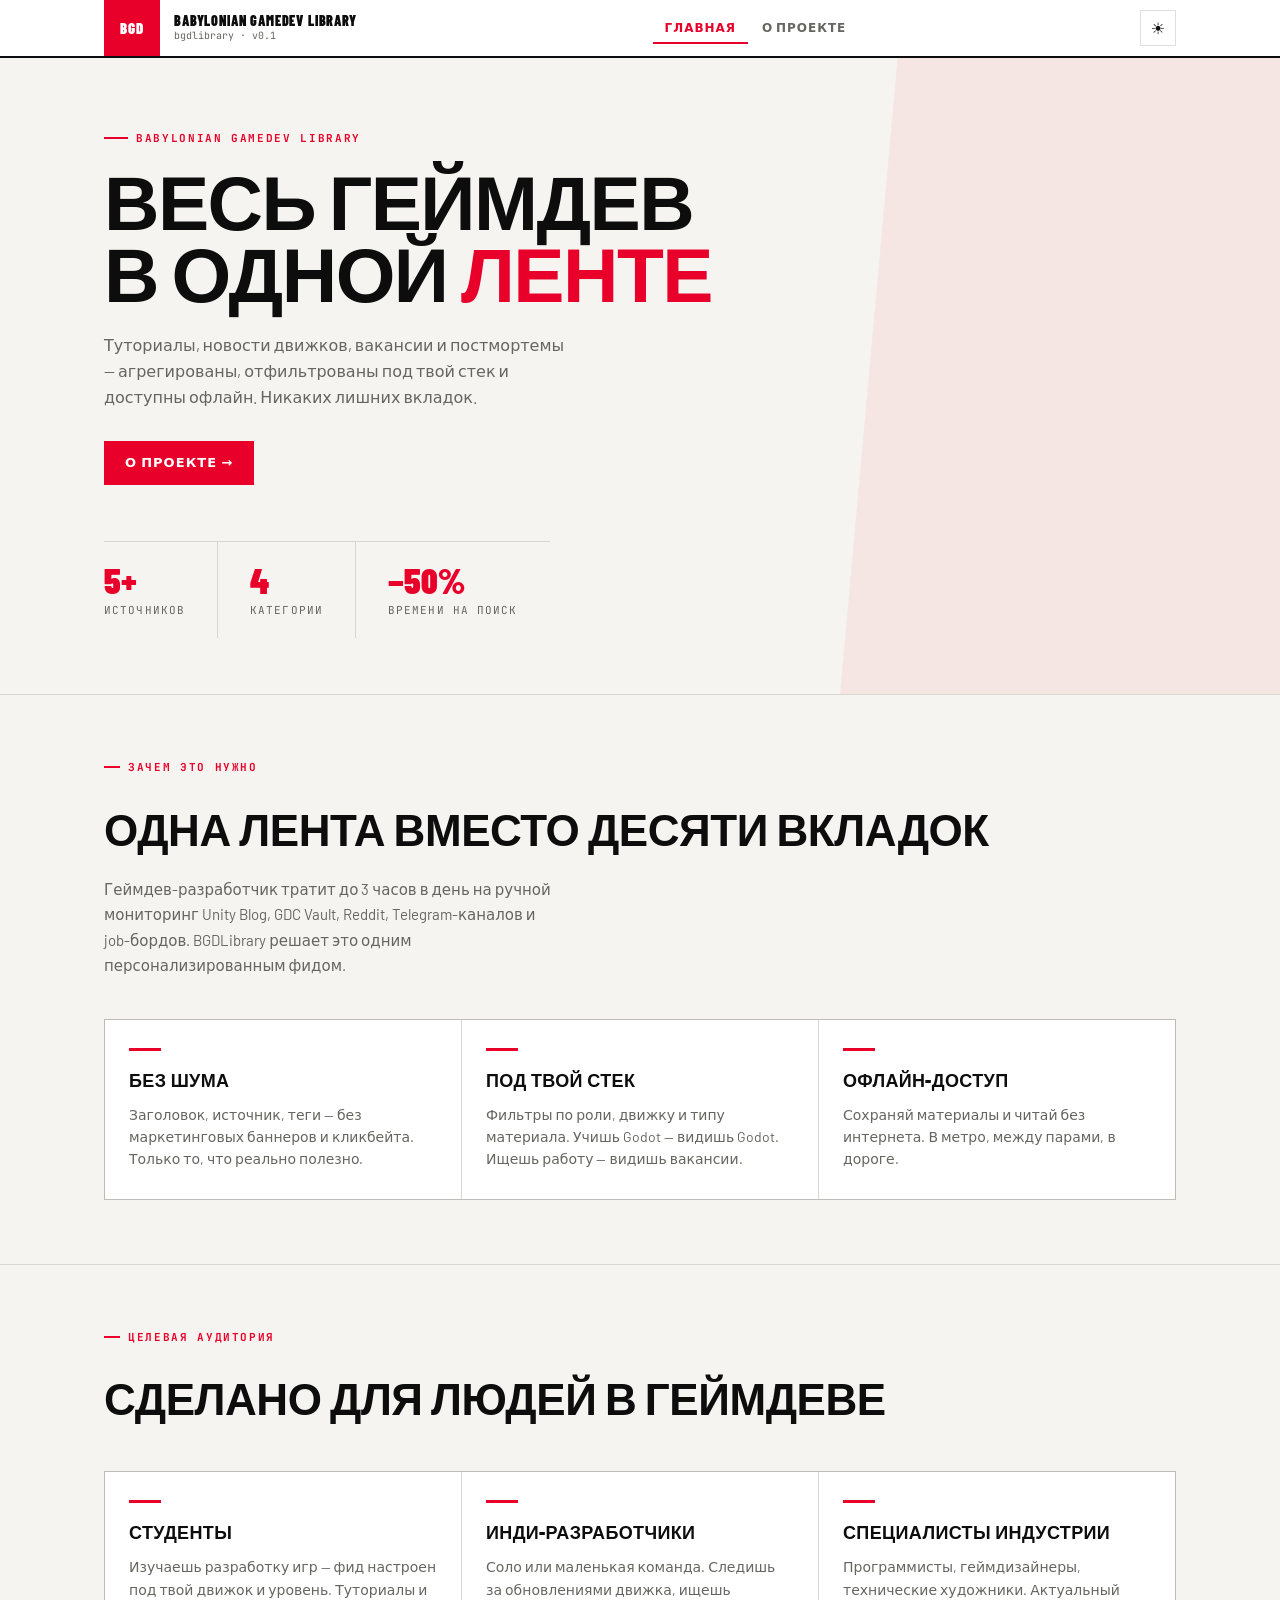
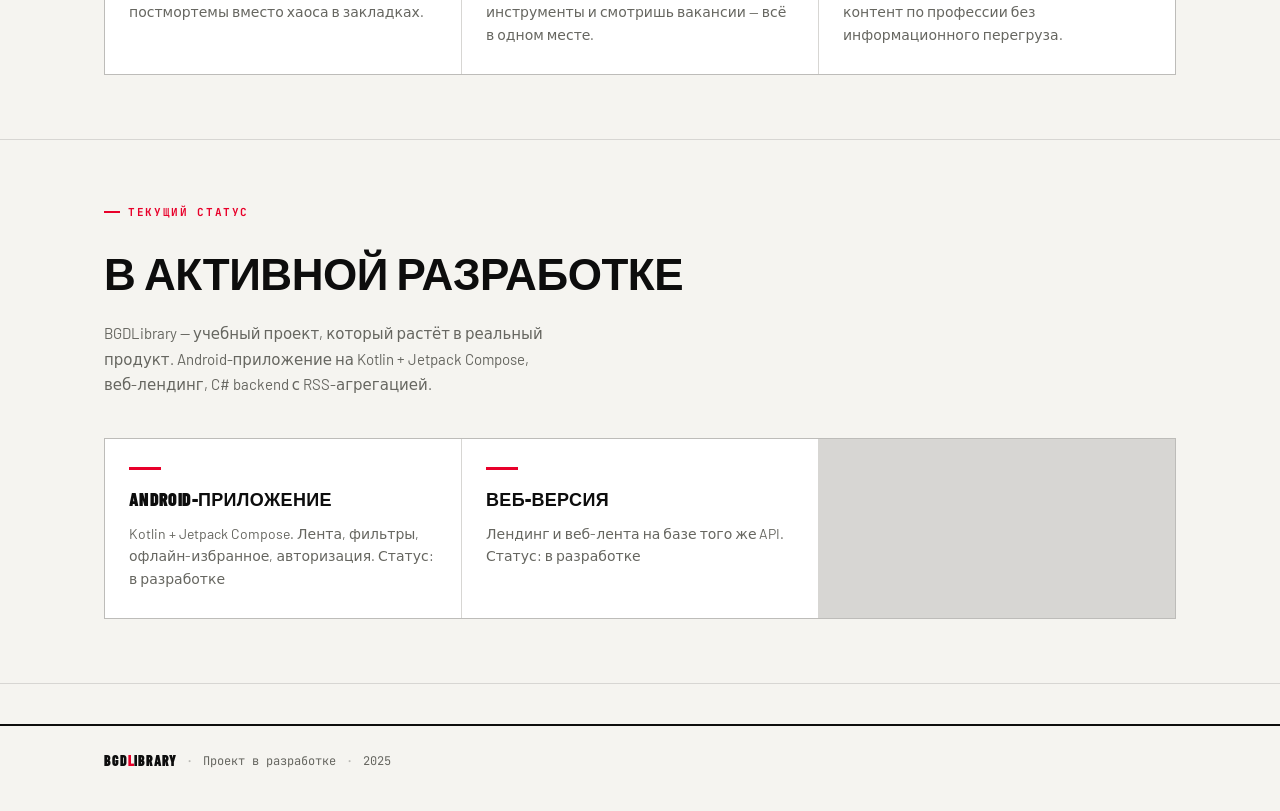
==== commit 7c9d88a8: "content: обновить тексты лендинга и страницы о проекте Co-Authored-By: Claude Sonnet 4.6 <noreply@an" ====
--- a/frontend/index.html
+++ b/frontend/index.html
@@ -36,10 +36,12 @@
           в одной <em>ленте</em>
         </h1>
         <p class="hero__lead">
-          Туториалы, новости движков, вакансии и инструменты — агрегированы, персонализированы и доступны офлайн.
+          Туториалы, новости движков, вакансии и постмортемы —
+          агрегированы, отфильтрованы под твой стек и доступны офлайн.
+          Никаких лишних вкладок.
         </p>
         <div class="hero__cta">
-          <a class="btn btn--primary" href="./about.html">О проекте</a>
+          <a class="btn btn--primary" href="./about.html">О проекте →</a>
         </div>
         <div class="kpi">
           <div class="kpi__item">
@@ -51,8 +53,8 @@
             <div class="kpi__label">категории</div>
           </div>
           <div class="kpi__item">
-            <div class="kpi__value">∞</div>
-            <div class="kpi__label">контент</div>
+            <div class="kpi__value">−50%</div>
+            <div class="kpi__label">времени на поиск</div>
           </div>
         </div>
       </div>
@@ -63,23 +65,73 @@
         <div class="section__label">Зачем это нужно</div>
         <h2 class="section__title">Одна лента вместо десяти вкладок</h2>
         <p class="section__desc">
-          Геймдев-разработчик тратит до 3 часов в день на ручной мониторинг источников. BGDLibrary решает это.
+          Геймдев-разработчик тратит до 3 часов в день на ручной мониторинг
+          Unity Blog, GDC Vault, Reddit, Telegram-каналов и job-бордов.
+          BGDLibrary решает это одним персонализированным фидом.
         </p>
         <div class="grid">
           <div class="card">
             <div class="card__accent"></div>
-            <div class="card__title">Нормальная плотность</div>
-            <div class="card__text">Заголовок, источник, теги, краткий контекст — без маркетингового шума.</div>
+            <div class="card__title">Без шума</div>
+            <div class="card__text">Заголовок, источник, теги — без маркетинговых баннеров и кликбейта. Только то, что реально полезно.</div>
           </div>
           <div class="card">
             <div class="card__accent"></div>
-            <div class="card__title">Фокус на профессии</div>
-            <div class="card__text">Фильтры по роли, движку и направлению — контент под ежедневный рабочий ритм.</div>
+            <div class="card__title">Под твой стек</div>
+            <div class="card__text">Фильтры по роли, движку и типу материала. Учишь Godot — видишь Godot. Ищешь работу — видишь вакансии.</div>
           </div>
           <div class="card">
             <div class="card__accent"></div>
             <div class="card__title">Офлайн-доступ</div>
-            <div class="card__text">Сохраняй в избранное и читай без интернета. На Android и в браузере.</div>
+            <div class="card__text">Сохраняй материалы и читай без интернета. В метро, между парами, в дороге.</div>
+          </div>
+        </div>
+      </div>
+    </section>
+
+    <section class="section">
+      <div class="wrap">
+        <div class="section__label">Целевая аудитория</div>
+        <h2 class="section__title">Сделано для людей в геймдеве</h2>
+        <div class="grid">
+          <div class="card">
+            <div class="card__accent"></div>
+            <div class="card__title">Студенты</div>
+            <div class="card__text">Изучаешь разработку игр — фид настроен под твой движок и уровень. Туториалы и постмортемы вместо хаоса в закладках.</div>
+          </div>
+          <div class="card">
+            <div class="card__accent"></div>
+            <div class="card__title">Инди-разработчики</div>
+            <div class="card__text">Соло или маленькая команда. Следишь за обновлениями движка, ищешь инструменты и смотришь вакансии — всё в одном месте.</div>
+          </div>
+          <div class="card">
+            <div class="card__accent"></div>
+            <div class="card__title">Специалисты индустрии</div>
+            <div class="card__text">Программисты, геймдизайнеры, технические художники. Актуальный контент по профессии без информационного перегруза.</div>
+          </div>
+        </div>
+      </div>
+    </section>
+
+    <section class="section">
+      <div class="wrap">
+        <div class="section__label">Текущий статус</div>
+        <h2 class="section__title">В активной разработке</h2>
+        <p class="section__desc">
+          BGDLibrary — учебный проект, который растёт в реальный продукт.
+          Android-приложение на Kotlin + Jetpack Compose, веб-лендинг,
+          C# backend с RSS-агрегацией.
+        </p>
+        <div class="grid">
+          <div class="card">
+            <div class="card__accent"></div>
+            <div class="card__title">Android-приложение</div>
+            <div class="card__text">Kotlin + Jetpack Compose. Лента, фильтры, офлайн-избранное, авторизация. Статус: в разработке</div>
+          </div>
+          <div class="card">
+            <div class="card__accent"></div>
+            <div class="card__title">Веб-версия</div>
+            <div class="card__text">Лендинг и веб-лента на базе того же API. Статус: в разработке</div>
           </div>
         </div>
       </div>
@@ -88,12 +140,10 @@
     <footer class="footer">
       <div class="wrap" style="width:100%; display:flex; flex-wrap:wrap; align-items:center; gap:10px;">
         <span class="footer__brand">BGD<span class="footer__accent">L</span>ibrary</span>
-        <span class="dot">•</span>
-        <span>Прототип структуры сайта</span>
-        <span class="dot">•</span>
-        <span>
-          <a class="link" href="./about.html">о проекте</a>
-        </span>
+        <span class="dot">·</span>
+        <span>Проект в разработке</span>
+        <span class="dot">·</span>
+        <span>2025</span>
       </div>
     </footer>
   </main>
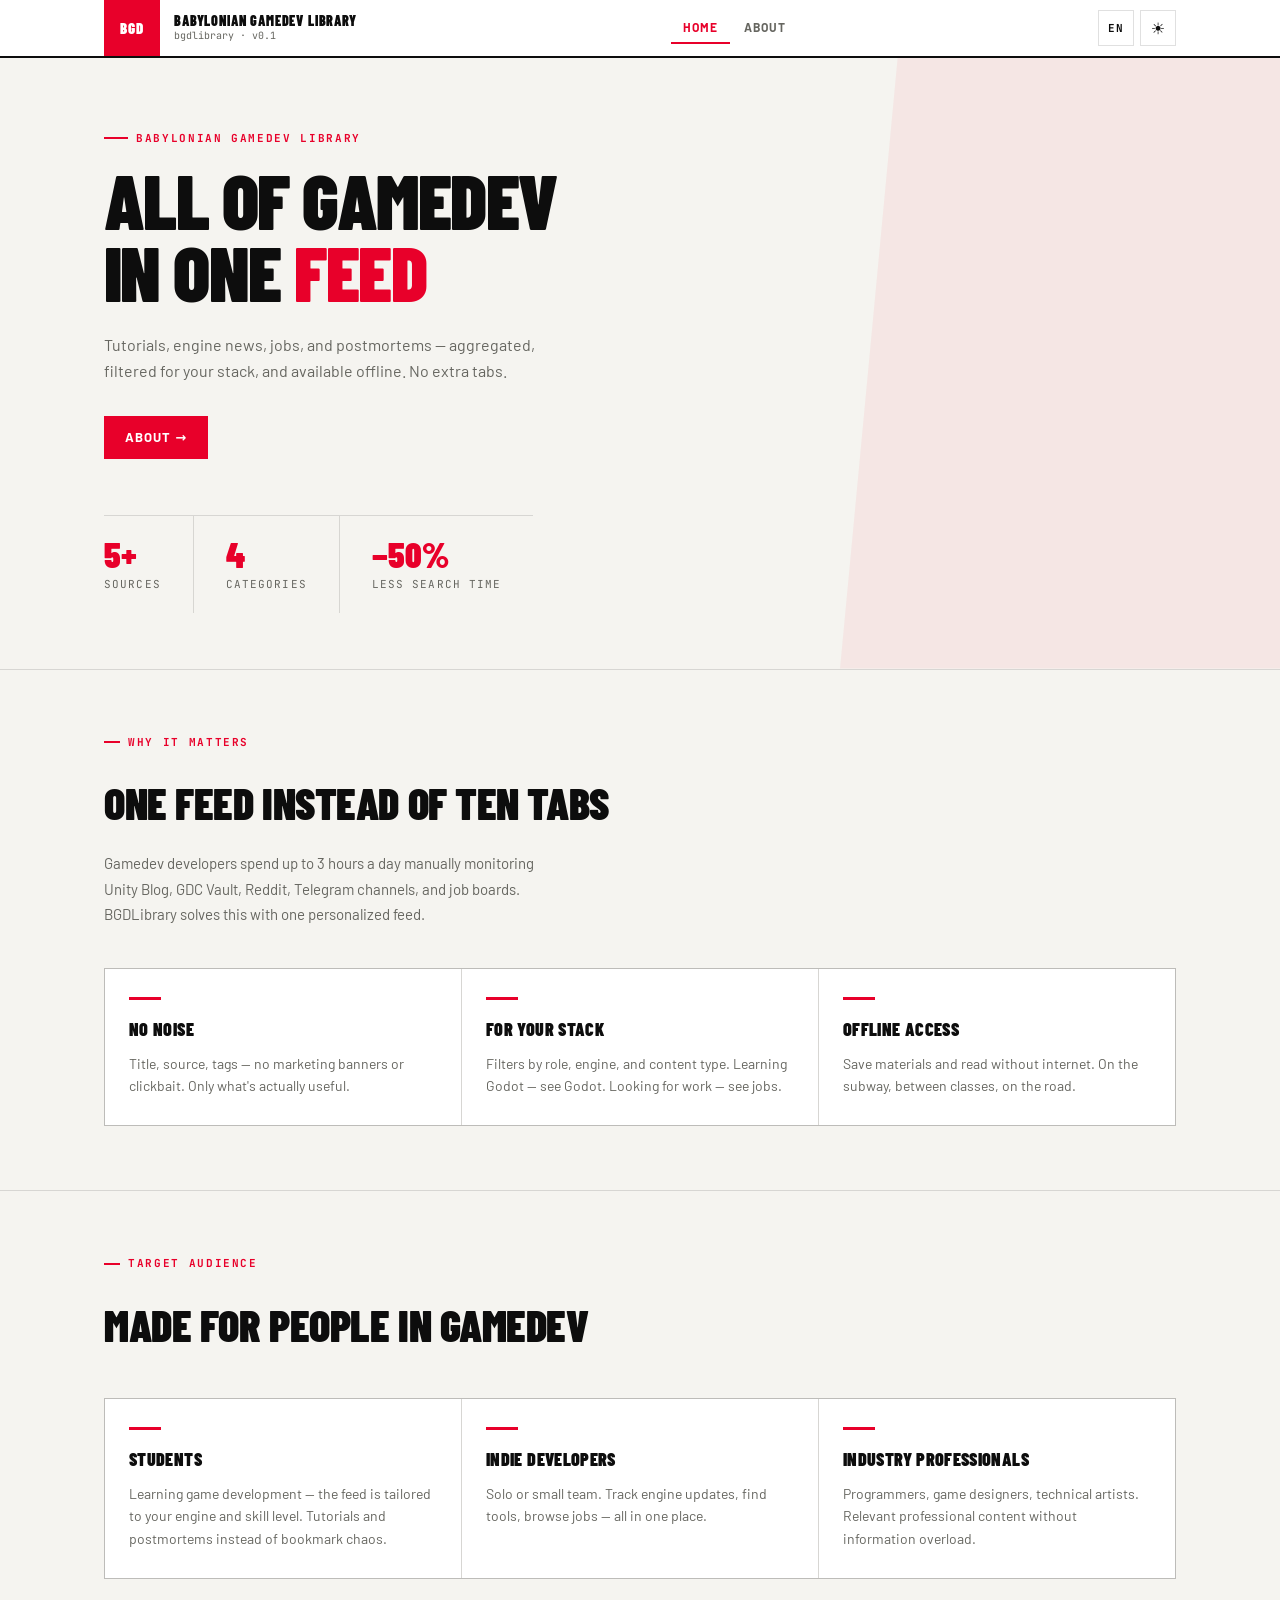
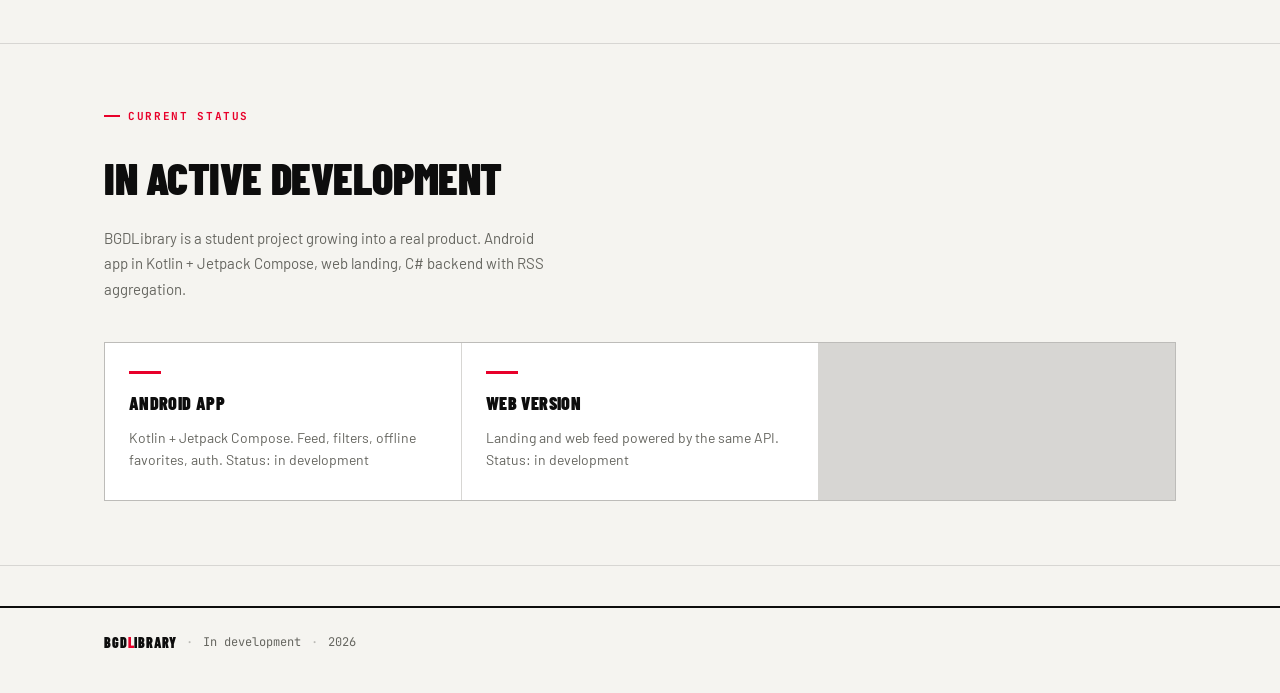
==== commit a3ca1de6: "feat: добавить i18n — русский, английский, китайский Co-Authored-By: Claude Sonnet 4.6 <noreply@anth" ====
--- a/frontend/index.html
+++ b/frontend/index.html
@@ -20,10 +20,13 @@
         </div>
       </a>
       <nav class="nav" aria-label="Навигация">
-        <a class="nav__link is-active" href="./index.html">Главная</a>
-        <a class="nav__link" href="./about.html">О проекте</a>
+        <a class="nav__link is-active" href="./index.html" data-i18n="nav_home">Главная</a>
+        <a class="nav__link" href="./about.html" data-i18n="nav_about">О проекте</a>
       </nav>
-      <button class="theme-toggle" id="theme-btn" aria-label="Переключить тему" title="Тема">☀</button>
+      <div style="display:flex;gap:6px;align-items:center;">
+        <button class="lang-toggle" id="lang-btn" aria-label="Switch language">RU</button>
+        <button class="theme-toggle" id="theme-btn" aria-label="Переключить тему" title="Тема">☀</button>
+      </div>
     </div>
   </header>
 
@@ -31,30 +34,27 @@
     <section class="hero">
       <div class="wrap">
         <div class="hero__eyebrow">Babylonian GameDev Library</div>
-        <h1 class="hero__title">
-          Весь геймдев<br>
-          в одной <em>ленте</em>
+        <h1 class="hero__title" data-i18n-html="hero_title">
+          Весь геймдев<br>в одной <em>ленте</em>
         </h1>
-        <p class="hero__lead">
-          Туториалы, новости движков, вакансии и постмортемы —
-          агрегированы, отфильтрованы под твой стек и доступны офлайн.
-          Никаких лишних вкладок.
+        <p class="hero__lead" data-i18n="hero_lead">
+          Туториалы, новости движков, вакансии и постмортемы — агрегированы, отфильтрованы под твой стек и доступны офлайн. Никаких лишних вкладок.
         </p>
         <div class="hero__cta">
-          <a class="btn btn--primary" href="./about.html">О проекте →</a>
+          <a class="btn btn--primary" href="./about.html" data-i18n="hero_cta">О проекте →</a>
         </div>
         <div class="kpi">
           <div class="kpi__item">
             <div class="kpi__value">5+</div>
-            <div class="kpi__label">источников</div>
+            <div class="kpi__label" data-i18n="kpi_sources">источников</div>
           </div>
           <div class="kpi__item">
             <div class="kpi__value">4</div>
-            <div class="kpi__label">категории</div>
+            <div class="kpi__label" data-i18n="kpi_categories">категории</div>
           </div>
           <div class="kpi__item">
             <div class="kpi__value">−50%</div>
-            <div class="kpi__label">времени на поиск</div>
+            <div class="kpi__label" data-i18n="kpi_time">времени на поиск</div>
           </div>
         </div>
       </div>
@@ -62,28 +62,26 @@
 
     <section class="section">
       <div class="wrap">
-        <div class="section__label">Зачем это нужно</div>
-        <h2 class="section__title">Одна лента вместо десяти вкладок</h2>
-        <p class="section__desc">
-          Геймдев-разработчик тратит до 3 часов в день на ручной мониторинг
-          Unity Blog, GDC Vault, Reddit, Telegram-каналов и job-бордов.
-          BGDLibrary решает это одним персонализированным фидом.
+        <div class="section__label" data-i18n="s1_label">Зачем это нужно</div>
+        <h2 class="section__title" data-i18n="s1_title">Одна лента вместо десяти вкладок</h2>
+        <p class="section__desc" data-i18n="s1_desc">
+          Геймдев-разработчик тратит до 3 часов в день на ручной мониторинг Unity Blog, GDC Vault, Reddit, Telegram-каналов и job-бордов. BGDLibrary решает это одним персонализированным фидом.
         </p>
         <div class="grid">
           <div class="card">
             <div class="card__accent"></div>
-            <div class="card__title">Без шума</div>
-            <div class="card__text">Заголовок, источник, теги — без маркетинговых баннеров и кликбейта. Только то, что реально полезно.</div>
+            <div class="card__title" data-i18n="s1_c1_title">Без шума</div>
+            <div class="card__text" data-i18n="s1_c1_text">Заголовок, источник, теги — без маркетинговых баннеров и кликбейта. Только то, что реально полезно.</div>
           </div>
           <div class="card">
             <div class="card__accent"></div>
-            <div class="card__title">Под твой стек</div>
-            <div class="card__text">Фильтры по роли, движку и типу материала. Учишь Godot — видишь Godot. Ищешь работу — видишь вакансии.</div>
+            <div class="card__title" data-i18n="s1_c2_title">Под твой стек</div>
+            <div class="card__text" data-i18n="s1_c2_text">Фильтры по роли, движку и типу материала. Учишь Godot — видишь Godot. Ищешь работу — видишь вакансии.</div>
           </div>
           <div class="card">
             <div class="card__accent"></div>
-            <div class="card__title">Офлайн-доступ</div>
-            <div class="card__text">Сохраняй материалы и читай без интернета. В метро, между парами, в дороге.</div>
+            <div class="card__title" data-i18n="s1_c3_title">Офлайн-доступ</div>
+            <div class="card__text" data-i18n="s1_c3_text">Сохраняй материалы и читай без интернета. В метро, между парами, в дороге.</div>
           </div>
         </div>
       </div>
@@ -91,23 +89,23 @@
 
     <section class="section">
       <div class="wrap">
-        <div class="section__label">Целевая аудитория</div>
-        <h2 class="section__title">Сделано для людей в геймдеве</h2>
+        <div class="section__label" data-i18n="s2_label">Целевая аудитория</div>
+        <h2 class="section__title" data-i18n="s2_title">Сделано для людей в геймдеве</h2>
         <div class="grid">
           <div class="card">
             <div class="card__accent"></div>
-            <div class="card__title">Студенты</div>
-            <div class="card__text">Изучаешь разработку игр — фид настроен под твой движок и уровень. Туториалы и постмортемы вместо хаоса в закладках.</div>
+            <div class="card__title" data-i18n="s2_c1_title">Студенты</div>
+            <div class="card__text" data-i18n="s2_c1_text">Изучаешь разработку игр — фид настроен под твой движок и уровень. Туториалы и постмортемы вместо хаоса в закладках.</div>
           </div>
           <div class="card">
             <div class="card__accent"></div>
-            <div class="card__title">Инди-разработчики</div>
-            <div class="card__text">Соло или маленькая команда. Следишь за обновлениями движка, ищешь инструменты и смотришь вакансии — всё в одном месте.</div>
+            <div class="card__title" data-i18n="s2_c2_title">Инди-разработчики</div>
+            <div class="card__text" data-i18n="s2_c2_text">Соло или маленькая команда. Следишь за обновлениями движка, ищешь инструменты и смотришь вакансии — всё в одном месте.</div>
           </div>
           <div class="card">
             <div class="card__accent"></div>
-            <div class="card__title">Специалисты индустрии</div>
-            <div class="card__text">Программисты, геймдизайнеры, технические художники. Актуальный контент по профессии без информационного перегруза.</div>
+            <div class="card__title" data-i18n="s2_c3_title">Специалисты индустрии</div>
+            <div class="card__text" data-i18n="s2_c3_text">Программисты, геймдизайнеры, технические художники. Актуальный контент по профессии без информационного перегруза.</div>
           </div>
         </div>
       </div>
@@ -115,23 +113,21 @@
 
     <section class="section">
       <div class="wrap">
-        <div class="section__label">Текущий статус</div>
-        <h2 class="section__title">В активной разработке</h2>
-        <p class="section__desc">
-          BGDLibrary — учебный проект, который растёт в реальный продукт.
-          Android-приложение на Kotlin + Jetpack Compose, веб-лендинг,
-          C# backend с RSS-агрегацией.
+        <div class="section__label" data-i18n="s3_label">Текущий статус</div>
+        <h2 class="section__title" data-i18n="s3_title">В активной разработке</h2>
+        <p class="section__desc" data-i18n="s3_desc">
+          BGDLibrary — учебный проект, который растёт в реальный продукт. Android-приложение на Kotlin + Jetpack Compose, веб-лендинг, C# backend с RSS-агрегацией.
         </p>
         <div class="grid">
           <div class="card">
             <div class="card__accent"></div>
-            <div class="card__title">Android-приложение</div>
-            <div class="card__text">Kotlin + Jetpack Compose. Лента, фильтры, офлайн-избранное, авторизация. Статус: в разработке</div>
+            <div class="card__title" data-i18n="s3_c1_title">Android-приложение</div>
+            <div class="card__text" data-i18n="s3_c1_text">Kotlin + Jetpack Compose. Лента, фильтры, офлайн-избранное, авторизация. Статус: в разработке</div>
           </div>
           <div class="card">
             <div class="card__accent"></div>
-            <div class="card__title">Веб-версия</div>
-            <div class="card__text">Лендинг и веб-лента на базе того же API. Статус: в разработке</div>
+            <div class="card__title" data-i18n="s3_c2_title">Веб-версия</div>
+            <div class="card__text" data-i18n="s3_c2_text">Лендинг и веб-лента на базе того же API. Статус: в разработке</div>
           </div>
         </div>
       </div>
@@ -141,9 +137,9 @@
       <div class="wrap" style="width:100%; display:flex; flex-wrap:wrap; align-items:center; gap:10px;">
         <span class="footer__brand">BGD<span class="footer__accent">L</span>ibrary</span>
         <span class="dot">·</span>
-        <span>Проект в разработке</span>
+        <span data-i18n="footer_status">Проект в разработке</span>
         <span class="dot">·</span>
-        <span>2025</span>
+        <span>2026</span>
       </div>
     </footer>
   </main>
@@ -160,5 +156,6 @@
       btn.textContent = next === 'dark' ? '☀' : '☾';
     });
   </script>
+  <script src="./src/scripts/i18n.js"></script>
 </body>
-</html>+</html>
--- a/frontend/src/styles/main.css
+++ b/frontend/src/styles/main.css
@@ -149,15 +149,20 @@
    .nav__link:hover { color: var(--text); }
    .nav__link.is-active { color: var(--accent); border-bottom-color: var(--accent); }
    
-   /* Theme toggle */
-   .theme-toggle {
+   /* Theme / lang toggles */
+   .theme-toggle, .lang-toggle {
      width: 36px; height: 36px;
      display: grid; place-items: center;
      border: 1.5px solid var(--border);
-     background: transparent; font-size: 16px;
+     background: transparent;
      transition: background .15s;
    }
-   .theme-toggle:hover { background: var(--surface-2); }
+   .theme-toggle:hover, .lang-toggle:hover { background: var(--surface-2); }
+   .theme-toggle { font-size: 16px; }
+   .lang-toggle {
+     font-family: var(--mono); font-size: 11px;
+     font-weight: 700; letter-spacing: 0.05em;
+   }
    
    /* ── Hero ── */
    .hero {
